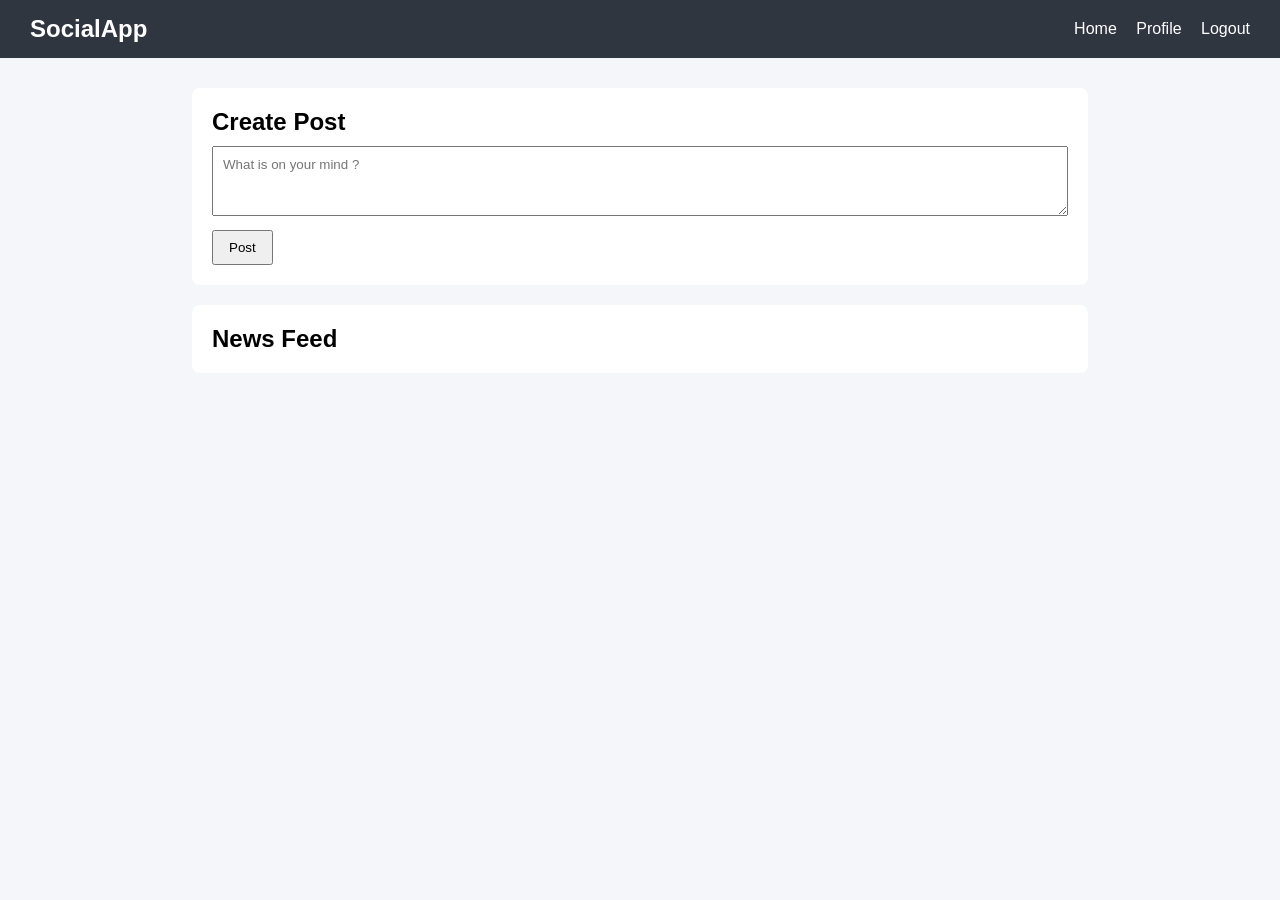
==== social-media-platform/index.html @ 4a555f67 "Added files" ====
<!DOCTYPE html>
<html lang="en">
<head>
    <meta charset="UTF-8">
    <meta name="viewport" content="width=device-width, initial-scale=1.0">
    <title>Social Media Platform</title>
    <link rel="stylesheet" href="css/style.css">
</head>
<body>
    <nav class="navbar">
        <h1>SocialApp</h1>
        <div class="nav-links">
            <a href="index.html">Home</a>
            <a href="profile.html">Profile</a>
            <a href="login.html">Logout</a>
        </div>
    </nav>
<main class="container">
    <section class="create-post">
        <h2>Create Post</h2>
        <textarea id="postContent" placeholder="What is on your mind ?"></textarea>
        <button id="postBtn">Post</button>
    </section>
    <section class="feed">
        <h2>News Feed</h2>
        <div id="postsContainer">
        </div>
    </section>
</main>    
</body>
</html>
---- social-media-platform/css/style.css ----
* {
    margin: 0;
    padding: 0;
    box-sizing: border-box;
    font-family: Arial, Helvetica, sans-serif;
}
body {
    background: #f5f6fa;

}
.navbar {
    display: flex;
    justify-content: space-between;
    align-items: center;
    padding: 15px 30px;
    background: #2f3640;
    color: white;
}
.nav-links a{
    color: white;
    margin-left: 15px;
    text-decoration: none;
}

.nav-links a:hover{
    text-decoration: underline;
}
.container{
    width: 70%;
    margin: 30px auto;
}
.create-post {
    background: white;
    padding: 20px;
    margin-bottom: 20px;
    border-radius: 8px;
}

.create-post textarea {
    width: 100%;
    height: 70px;
    margin-top: 10px;
    padding: 10px;
}

.create-post button {
    margin-top: 10px;
    padding: 8px 15px;
    cursor: pointer;
}

.feed {
    background: white;
    padding: 20px;
    border-radius: 8px;
}
.profile-card {
    background: white;
    padding: 20px;
    border-radius: 8px;
    text-align: center;
    margin-bottom: 20px;
}

.profile-card img {
    border-radius: 50%;
    margin-bottom: 10px;
}

.auth-form {
    background: white;
    padding: 25px;
    width: 350px;
    margin: 50px auto;
    border-radius: 8px;
}
.auth-form input {
    width: 100%;
    padding: 8px;
    margin: 8px 0;
}

.auth-form button {
    padding: 8px;
    width: 100%;
    cursor: pointer;
}
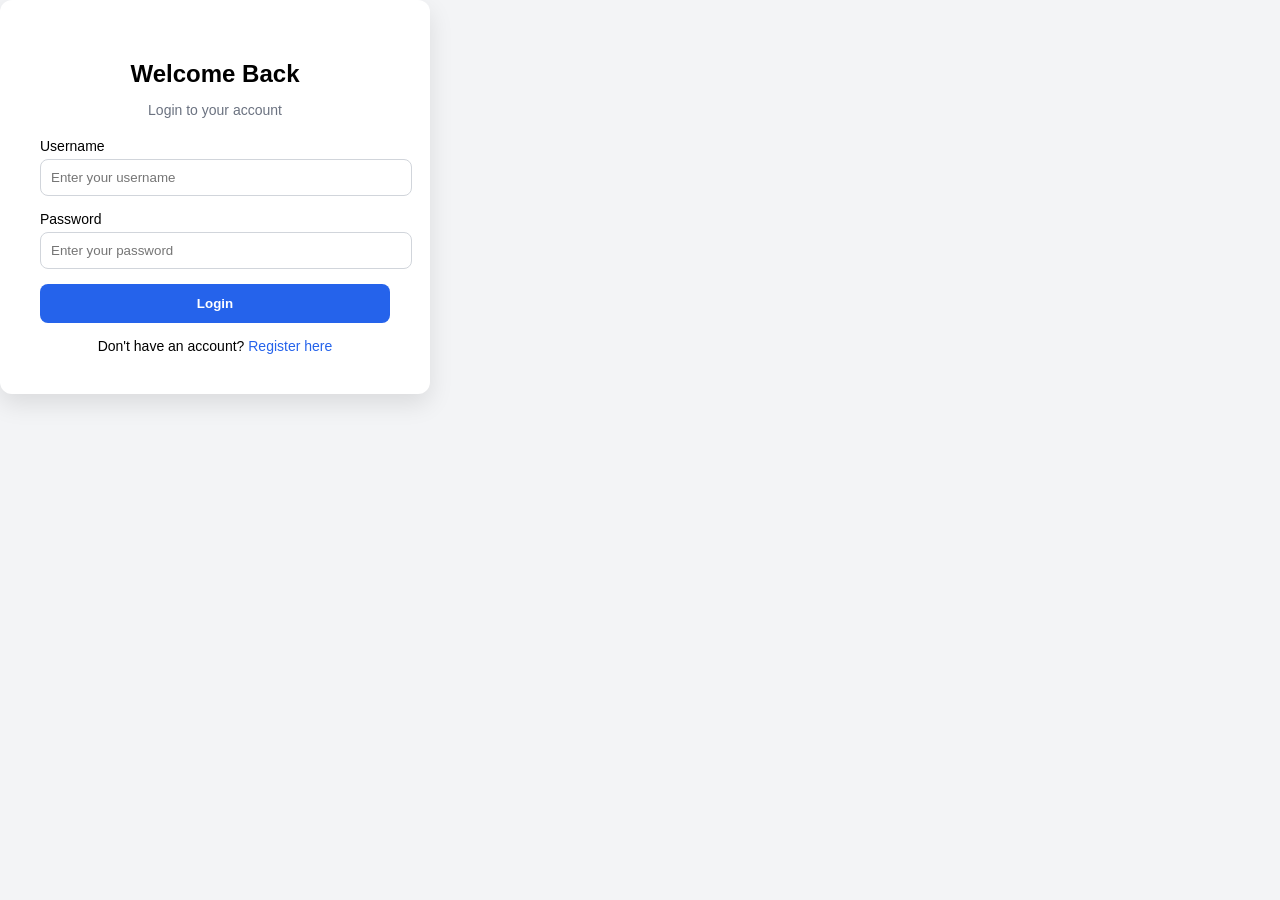
==== commit e9a0c312: "All features done" ====
--- a/social-media-platform/index.html
+++ b/social-media-platform/index.html
@@ -1,31 +1,45 @@
 <!DOCTYPE html>
-<html lang="en">
+<html>
 <head>
-    <meta charset="UTF-8">
-    <meta name="viewport" content="width=device-width, initial-scale=1.0">
-    <title>Social Media Platform</title>
-    <link rel="stylesheet" href="css/style.css">
+  <link rel="stylesheet" href="css/style.css">
 </head>
-<body>
-    <nav class="navbar">
-        <h1>SocialApp</h1>
-        <div class="nav-links">
-            <a href="index.html">Home</a>
-            <a href="profile.html">Profile</a>
-            <a href="login.html">Logout</a>
-        </div>
-    </nav>
-<main class="container">
-    <section class="create-post">
-        <h2>Create Post</h2>
-        <textarea id="postContent" placeholder="What is on your mind ?"></textarea>
-        <button id="postBtn">Post</button>
-    </section>
-    <section class="feed">
-        <h2>News Feed</h2>
-        <div id="postsContainer">
-        </div>
-    </section>
-</main>    
+
+<body onload="localStorage.removeItem('viewUser'); checkAuth(); switchFeed('recent');">
+<button onclick="localStorage.clear(); location.reload();">
+  Reset App
+</button>
+  <nav class="navbar">
+    <div class="logo">SocialMedia</div>
+
+    <div class="nav-links">
+      <a href="index.html">🏠 Home</a>
+      <a href="profile.html" onclick="clearViewUser()">👤 Profile</a>
+      <a href="#" onclick="logout()">🚪 Logout</a>
+    </div>
+  </nav>
+
+  <div class="main-container">
+
+    <div class="card">
+      <h3>Create a Post</h3>
+      <textarea id="postContent" placeholder="What's on your mind?"></textarea>
+      <button class="btn post-btn" onclick="createPost()">Post</button>
+    </div>
+
+    <!-- 🔥 KEEP YOUR TITLE -->
+    <h3>Posts</h3>
+
+    <!-- 🔥 ADD TABS UNDER TITLE -->
+    <div class="feed-tabs">
+      <button onclick="switchFeed('recent')" id="recentTab">Recent</button>
+      <button onclick="switchFeed('following')" id="followingTab">Following</button>
+    </div>
+
+    <!-- POSTS -->
+    <div id="posts"></div>
+
+  </div>
+
+  <script src="js/app.js"></script>
 </body>
 </html>
--- a/social-media-platform/css/style.css
+++ b/social-media-platform/css/style.css
@@ -1,87 +1,277 @@
-* {
-    margin: 0;
-    padding: 0;
-    box-sizing: border-box;
-    font-family: Arial, Helvetica, sans-serif;
-}
 body {
-    background: #f5f6fa;
-
-}
+  font-family: Arial, sans-serif;
+  background: #f3f4f6;
+  margin: 0;
+}
+
+
+.main-container {
+  width: 600px;
+  margin: 40px auto;
+}
+
+/* Card container */
+.auth-card {
+  background: white;
+  padding: 40px;
+  border-radius: 12px;
+  width: 350px;
+  box-shadow: 0 10px 25px rgba(0,0,0,0.1);
+  text-align: center;
+}
+
+/* Titles */
+.auth-card h2 {
+  margin-bottom: 5px;
+}
+
+.subtitle {
+  color: #6b7280;
+  font-size: 14px;
+  margin-bottom: 20px;
+}
+
+/* Inputs */
+.input-group {
+  text-align: left;
+  margin-bottom: 15px;
+}
+
+.input-group label {
+  font-size: 14px;
+  display: block;
+  margin-bottom: 5px;
+}
+
+.input-group input {
+  width: 100%;
+  padding: 10px;
+  border: 1px solid #d1d5db;
+  border-radius: 8px;
+}
+
+/* Button */
+.btn {
+  width: 100%;
+  padding: 12px;
+  border: none;
+  background: #2563eb;
+  color: white;
+  border-radius: 8px;
+  cursor: pointer;
+  font-weight: bold;
+}
+
+.btn:hover {
+  background: #1d4ed8;
+}
+
+/* Links */
+.auth-link {
+  margin-top: 15px;
+  font-size: 14px;
+}
+
+.auth-link a {
+  color: #2563eb;
+  text-decoration: none;
+}
+/* NAVBAR */
 .navbar {
-    display: flex;
-    justify-content: space-between;
-    align-items: center;
-    padding: 15px 30px;
-    background: #2f3640;
-    color: white;
-}
-.nav-links a{
-    color: white;
-    margin-left: 15px;
-    text-decoration: none;
-}
-
-.nav-links a:hover{
-    text-decoration: underline;
-}
-.container{
-    width: 70%;
-    margin: 30px auto;
-}
-.create-post {
-    background: white;
-    padding: 20px;
-    margin-bottom: 20px;
-    border-radius: 8px;
-}
-
-.create-post textarea {
-    width: 100%;
-    height: 70px;
-    margin-top: 10px;
-    padding: 10px;
-}
-
-.create-post button {
-    margin-top: 10px;
-    padding: 8px 15px;
-    cursor: pointer;
-}
-
-.feed {
-    background: white;
-    padding: 20px;
-    border-radius: 8px;
-}
+  display: flex;
+  justify-content: space-between;
+  padding: 15px 40px;
+  background: white;
+  width: 100%;
+  box-sizing: border-box;
+}
+
+.logo {
+  font-weight: bold;
+  color: #2563eb;
+  font-size: 20px;
+}
+
+.nav-links a {
+  margin-left: 15px;
+  text-decoration: none;
+  color: #374151;
+}
+
+/* MAIN */
+.main-container {
+  width: 600px;
+  margin: 30px auto;
+}
+
+/* POST BOX */
+textarea {
+  width: 100%;
+  height: 80px;
+  margin-top: 10px;
+  padding: 10px;
+  border-radius: 8px;
+  border: 1px solid #d1d5db;
+}
+
+.post-btn {
+  margin-top: 10px;
+  width: 100px;
+}
+
+/* POST CARD */
+.post-card {
+  background: white;
+  padding: 15px;
+  border-radius: 10px;
+  margin-top: 15px;
+  box-shadow: 0 5px 15px rgba(0,0,0,0.05);
+}
+
+.post-header {
+  display: flex;
+  align-items: center;
+  gap: 10px;
+}
+
+.avatar {
+  width: 40px;
+  height: 40px;
+  background: #9ca3af;
+  border-radius: 50%;
+  display: flex;
+  align-items: center;
+  justify-content: center;
+  color: white;
+}
+
+.post-time {
+  font-size: 12px;
+  color: gray;
+}
+
+.like-btn {
+  margin-top: 10px;
+  background: #fee2e2;
+  border: none;
+  padding: 6px 12px;
+  border-radius: 20px;
+  cursor: pointer;
+}
+.like-btn.liked {
+  background: #fecaca;
+  color: red;
+}
+/* PROFILE */
 .profile-card {
-    background: white;
-    padding: 20px;
-    border-radius: 8px;
-    text-align: center;
-    margin-bottom: 20px;
-}
-
-.profile-card img {
-    border-radius: 50%;
-    margin-bottom: 10px;
-}
-
-.auth-form {
-    background: white;
-    padding: 25px;
-    width: 350px;
-    margin: 50px auto;
-    border-radius: 8px;
-}
-.auth-form input {
-    width: 100%;
-    padding: 8px;
-    margin: 8px 0;
-}
-
-.auth-form button {
-    padding: 8px;
-    width: 100%;
-    cursor: pointer;
+  background: white;
+  padding: 20px;
+  border-radius: 12px;
+  margin-bottom: 20px;
+  box-shadow: 0 5px 15px rgba(0,0,0,0.05);
+}
+
+.profile-header {
+  display: flex;
+  gap: 20px;
+  align-items: center;
+}
+
+.profile-avatar {
+  width: 80px;
+  height: 80px;
+  background: orange;
+  color: white;
+  font-size: 28px;
+  border-radius: 50%;
+  display: flex;
+  align-items: center;
+  justify-content: center;
+}
+
+.profile-stats {
+  margin-top: 10px;
+  font-weight: bold;
+}
+.delete-btn {
+  margin-top: 10px;
+  background: #fee2e2;
+  border: none;
+  padding: 6px 12px;
+  border-radius: 8px;
+  cursor: pointer;
+  color: red;
+}
+.comments {
+  margin-top: 10px;
+}
+
+.comment {
+  font-size: 14px;
+  padding: 5px 0;
+  border-bottom: 1px solid #eee;
+}
+
+.comment-box {
+  display: flex;
+  gap: 5px;
+  margin-top: 10px;
+}
+
+.comment-box input {
+  flex: 1;
+  padding: 8px;
+}
+
+.comment-box button {
+  padding: 8px;
+  background: #2563eb;
+  color: white;
+  border: none;
+  border-radius: 5px;
+}
+.comment-toggle-btn {
+  margin-top: 10px;
+  background: #e5e7eb;
+  border: none;
+  padding: 6px 12px;
+  border-radius: 8px;
+  cursor: pointer;
+}
+
+.comments-section {
+  margin-top: 10px;
+  padding-top: 10px;
+  border-top: 1px solid #eee;
+}
+.follow-btn {
+  margin-top: 10px;
+  padding: 8px 15px;
+  background: #2563eb;
+  color: white;
+  border: none;
+  border-radius: 8px;
+  cursor: pointer;
+}
+
+.follow-btn:hover {
+  background: #1d4ed8;
+}
+.feed-tabs {
+  display: flex;
+  gap: 10px;
+  margin-bottom: 15px;
+}
+
+.feed-tabs button {
+  padding: 8px 15px;
+  border: none;
+  background: #e5e7eb;
+  border-radius: 8px;
+  cursor: pointer;
+}
+
+.feed-tabs button.active {
+  background: #2563eb;
+  color: white;
 }
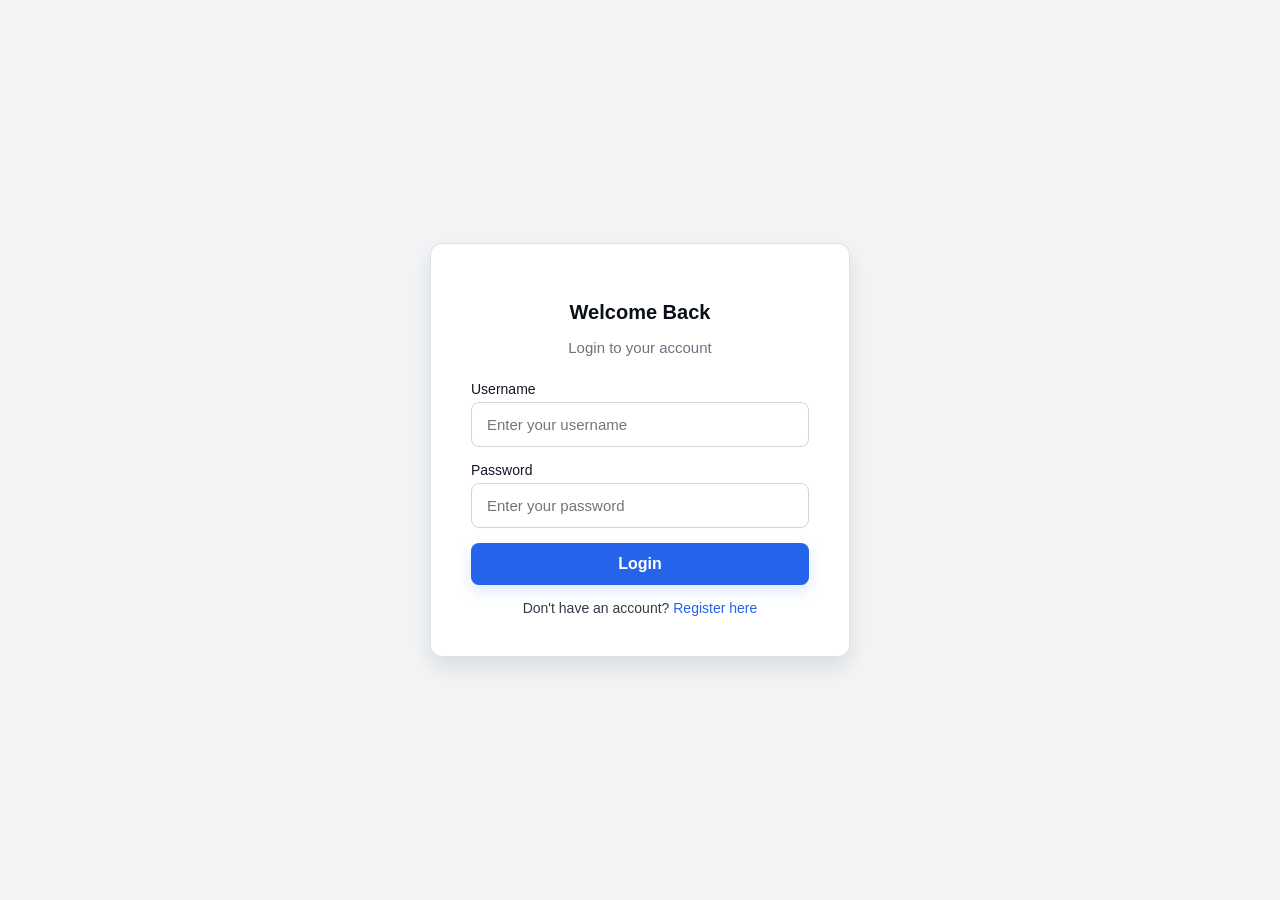
==== commit fc59806c: "last_update" ====
--- a/social-media-platform/index.html
+++ b/social-media-platform/index.html
@@ -26,7 +26,7 @@
       <button class="btn post-btn" onclick="createPost()">Post</button>
     </div>
 
-    <!-- 🔥 KEEP YOUR TITLE -->
+    <!--  KEEP YOUR TITLE -->
     <h3>Posts</h3>
 
     <!-- 🔥 ADD TABS UNDER TITLE -->
--- a/social-media-platform/css/style.css
+++ b/social-media-platform/css/style.css
@@ -1,9 +1,19 @@
+* {
+  box-sizing: border-box;
+}
 body {
   font-family: Arial, sans-serif;
   background: #f3f4f6;
+  color: #111827;
   margin: 0;
 }
 
+.Auth {
+  display: flex;
+  min-height: 100vh;
+  align-items: center;
+  justify-content: center;
+}
 
 .main-container {
   width: 600px;
@@ -15,20 +25,26 @@
   background: white;
   padding: 40px;
   border-radius: 12px;
-  width: 350px;
+  width: 420px;
+  border: 1px solid #dce1e5;
   box-shadow: 0 10px 25px rgba(0,0,0,0.1);
   text-align: center;
 }
 
 /* Titles */
 .auth-card h2 {
-  margin-bottom: 5px;
+  margin-bottom: 9px;
+  font-weight: 800;
+  font-size: 20px;
 }
 
 .subtitle {
   color: #6b7280;
-  font-size: 14px;
-  margin-bottom: 20px;
+  font-size: 15px;
+  margin-bottom: 25px;
+}
+h2, h3 {
+  color: #0a0e17;
 }
 
 /* Inputs */
@@ -45,9 +61,14 @@
 
 .input-group input {
   width: 100%;
-  padding: 10px;
+  padding: 13px 15px;
   border: 1px solid #d1d5db;
   border-radius: 8px;
+  outline: none;
+  font-size: 15px;
+}
+.input-group input:focus {
+  border-color: #3e73e6;
 }
 
 /* Button */
@@ -59,49 +80,77 @@
   color: white;
   border-radius: 8px;
   cursor: pointer;
+  font-size: 16px;
   font-weight: bold;
 }
 
 .btn:hover {
   background: #1d4ed8;
+
 }
 
 /* Links */
 .auth-link {
   margin-top: 15px;
+  color: #333b49;
+  text-align: center;
   font-size: 14px;
 }
 
 .auth-link a {
   color: #2563eb;
   text-decoration: none;
+  font-weight: 500;
 }
 /* NAVBAR */
 .navbar {
   display: flex;
   justify-content: space-between;
-  padding: 15px 40px;
-  background: white;
-  width: 100%;
+  padding: 14px 26px;
+  background: white;
+  width: 100%;
+  box-shadow: 0 2px 10px rgba(0, 0, 0, 0.04);
   box-sizing: border-box;
+  align-items: center;
+  
 }
 
 .logo {
+  font-size: 27px;
   font-weight: bold;
   color: #2563eb;
-  font-size: 20px;
+}
+
+.nav-links {
+  display: flex;
+  gap: 16px;
+  align-items: center;
+  
 }
 
 .nav-links a {
-  margin-left: 15px;
+  font-size: 14px;
   text-decoration: none;
   color: #374151;
 }
+.nav-links a:hover {
+  color: #2563eb;
+}
 
 /* MAIN */
+.card {
+  background: white;
+  padding: 18px;
+  border-radius: 13px;
+  margin-bottom: 20px;
+  border: 1px solid #dce1e5;
+  box-shadow: 0 4px 13px rgba(0,0,0,0.05);
+}
 .main-container {
-  width: 600px;
-  margin: 30px auto;
+  max-width: 765px;
+  margin: 20px auto;
+  width: 100%;
+
 }
 
 /* POST BOX */
@@ -109,22 +158,29 @@
   width: 100%;
   height: 80px;
   margin-top: 10px;
-  padding: 10px;
-  border-radius: 8px;
+  padding: 11px;
+  border-radius: 8px;
+  resize: none;
   border: 1px solid #d1d5db;
+  outline: none;
+}
+textarea:focus {
+  border-color: #2563eb;
 }
 
 .post-btn {
   margin-top: 10px;
-  width: 100px;
+  width: 97px;
 }
 
 /* POST CARD */
 .post-card {
   background: white;
   padding: 15px;
-  border-radius: 10px;
+  border-radius: 11px;
+  color: #111827;
   margin-top: 15px;
+  border: 1px solid #dce1e5;
   box-shadow: 0 5px 15px rgba(0,0,0,0.05);
 }
 
@@ -135,14 +191,16 @@
 }
 
 .avatar {
-  width: 40px;
-  height: 40px;
+  width: 35px;
+  height: 35px;
   background: #9ca3af;
   border-radius: 50%;
   display: flex;
   align-items: center;
   justify-content: center;
-  color: white;
+  font-size: 15px;
+  color: white;
+
 }
 
 .post-time {
@@ -161,13 +219,15 @@
 .like-btn.liked {
   background: #fecaca;
   color: red;
+  
 }
 /* PROFILE */
 .profile-card {
   background: white;
-  padding: 20px;
+  padding: 19px;
   border-radius: 12px;
   margin-bottom: 20px;
+  border: 1px solid #dce1e5;
   box-shadow: 0 5px 15px rgba(0,0,0,0.05);
 }
 
@@ -178,11 +238,11 @@
 }
 
 .profile-avatar {
-  width: 80px;
-  height: 80px;
+  width: 55px;
+  height: 55px;
   background: orange;
   color: white;
-  font-size: 28px;
+  font-size: 24px;
   border-radius: 50%;
   display: flex;
   align-items: center;
@@ -268,10 +328,38 @@
   border: none;
   background: #e5e7eb;
   border-radius: 8px;
-  cursor: pointer;
-}
-
+  font-size: 11px;
+  transition: 0.2s ease;
+  cursor: pointer;
+}
+.feed-tabs button:hover {
+  background: #dfe3e9;
+  color: #2056e8;
+}
 .feed-tabs button.active {
   background: #2563eb;
   color: white;
-}+}
+.comment-toggle-btn,
+.like-btn,
+.delete-btn {
+  transition: 0.3s ease;
+}
+.comment-toggle-btn:hover,
+.like-btn:hover,
+.delete-btn:hover {
+  opacity: 0.8;
+}
+.follow-btn,
+.post-btn,
+.btn,
+.comment-box button {
+  transition: 0.3s ease;
+}
+
+.follow-btn,
+.post-btn,
+.btn,
+.comment-box button  {
+  box-shadow: 0 6px 15px rgba(59, 130, 246, 0.18);
+}
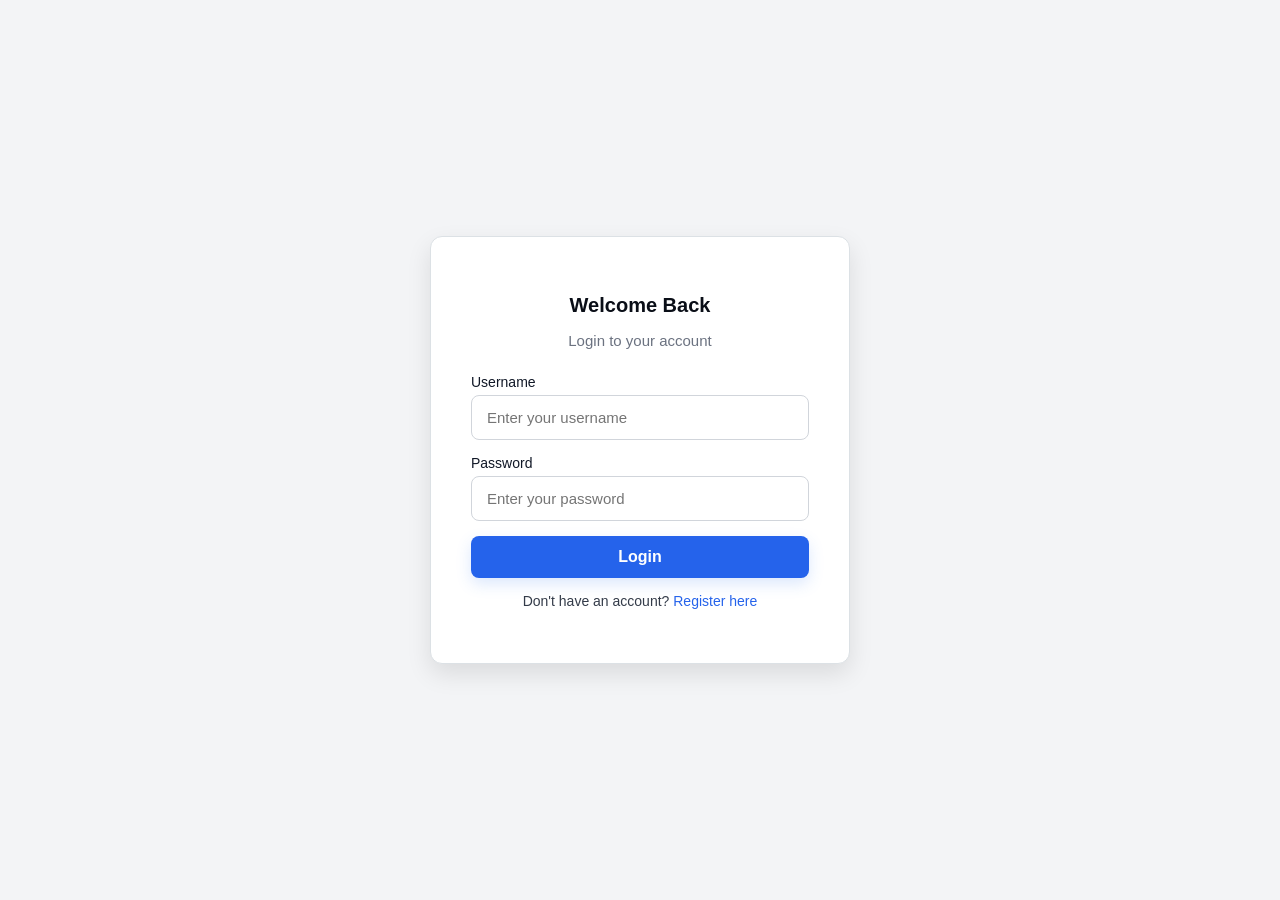
==== commit 8f0759c3: "added semantic tags" ====
--- a/social-media-platform/index.html
+++ b/social-media-platform/index.html
@@ -1,13 +1,18 @@
 <!DOCTYPE html>
-<html>
+<html lang="en">
+
 <head>
+  <meta charset="UTF-8">
+  <meta name="viewport" content="width=device-width, initial-scale=1.0">
+  <title>Home</title>
   <link rel="stylesheet" href="css/style.css">
 </head>
 
 <body onload="localStorage.removeItem('viewUser'); checkAuth(); switchFeed('recent');">
-<button onclick="localStorage.clear(); location.reload();">
-  Reset App
-</button>
+  <button onclick="localStorage.clear(); location.reload();">
+    Reset App
+  </button>
+
   <nav class="navbar">
     <div class="logo">SocialMedia</div>
 
@@ -18,28 +23,36 @@
     </div>
   </nav>
 
-  <div class="main-container">
+  <main class="main-container">
 
-    <div class="card">
+    <section class="card">
       <h3>Create a Post</h3>
       <textarea id="postContent" placeholder="What's on your mind?"></textarea>
       <button class="btn post-btn" onclick="createPost()">Post</button>
-    </div>
+    </section>
 
-    <!--  KEEP YOUR TITLE -->
-    <h3>Posts</h3>
+    <section aria-labelledby="posts-heading">
+      <!--  KEEP YOUR TITLE -->
+      <h3 id="posts-heading">Posts</h3>
 
-    <!-- 🔥 ADD TABS UNDER TITLE -->
-    <div class="feed-tabs">
-      <button onclick="switchFeed('recent')" id="recentTab">Recent</button>
-      <button onclick="switchFeed('following')" id="followingTab">Following</button>
-    </div>
+      <!-- 🔥 ADD TABS UNDER TITLE -->
+      <div class="feed-tabs">
+        <button onclick="switchFeed('recent')" id="recentTab">Recent</button>
+        <button onclick="switchFeed('following')" id="followingTab">Following</button>
 
-    <!-- POSTS -->
-    <div id="posts"></div>
+        <div class="search-box">
+          <input id="searchInput" placeholder="Search username..." autocomplete="off">
+          <button onclick="searchUser()">Search</button>
+        </div>
+      </div>
 
-  </div>
+      <!-- POSTS -->
+      <section id="posts" aria-label="Posts feed"></section>
+    </section>
+
+  </main>
 
   <script src="js/app.js"></script>
 </body>
+
 </html>
